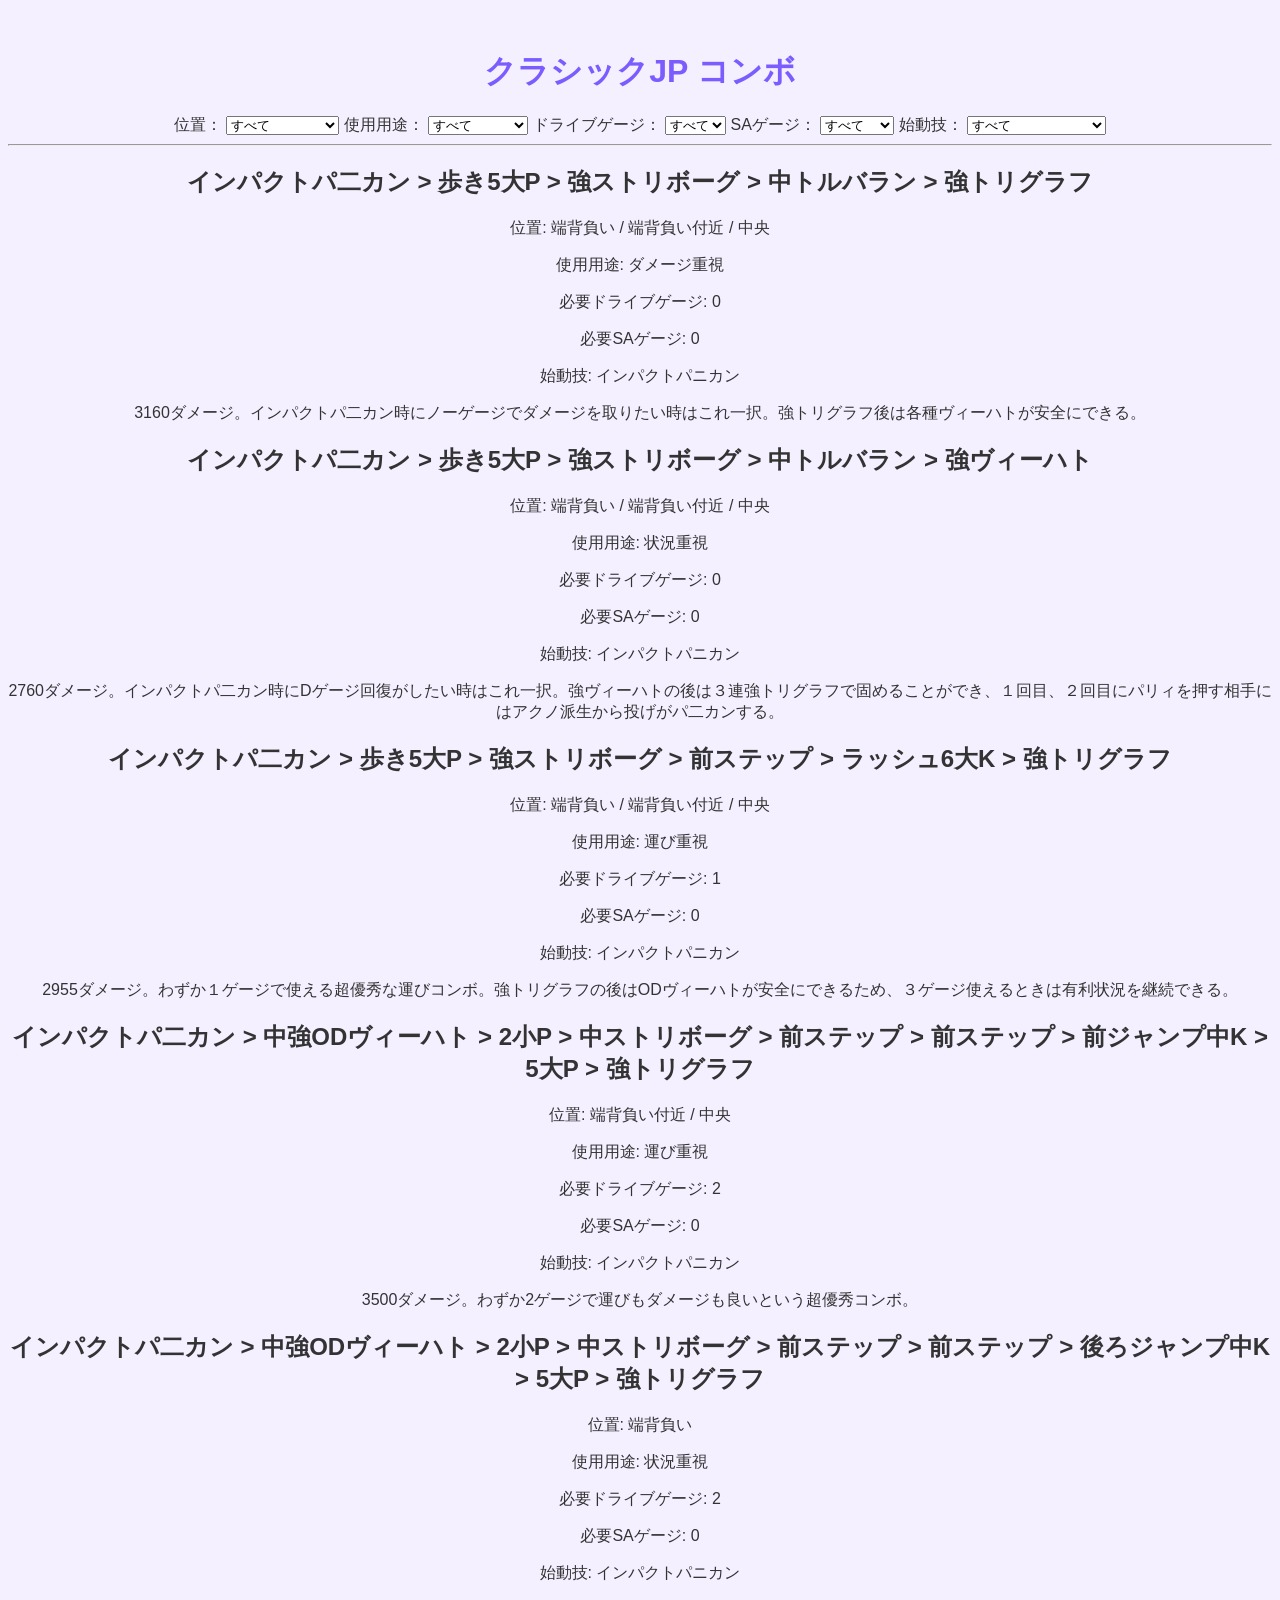
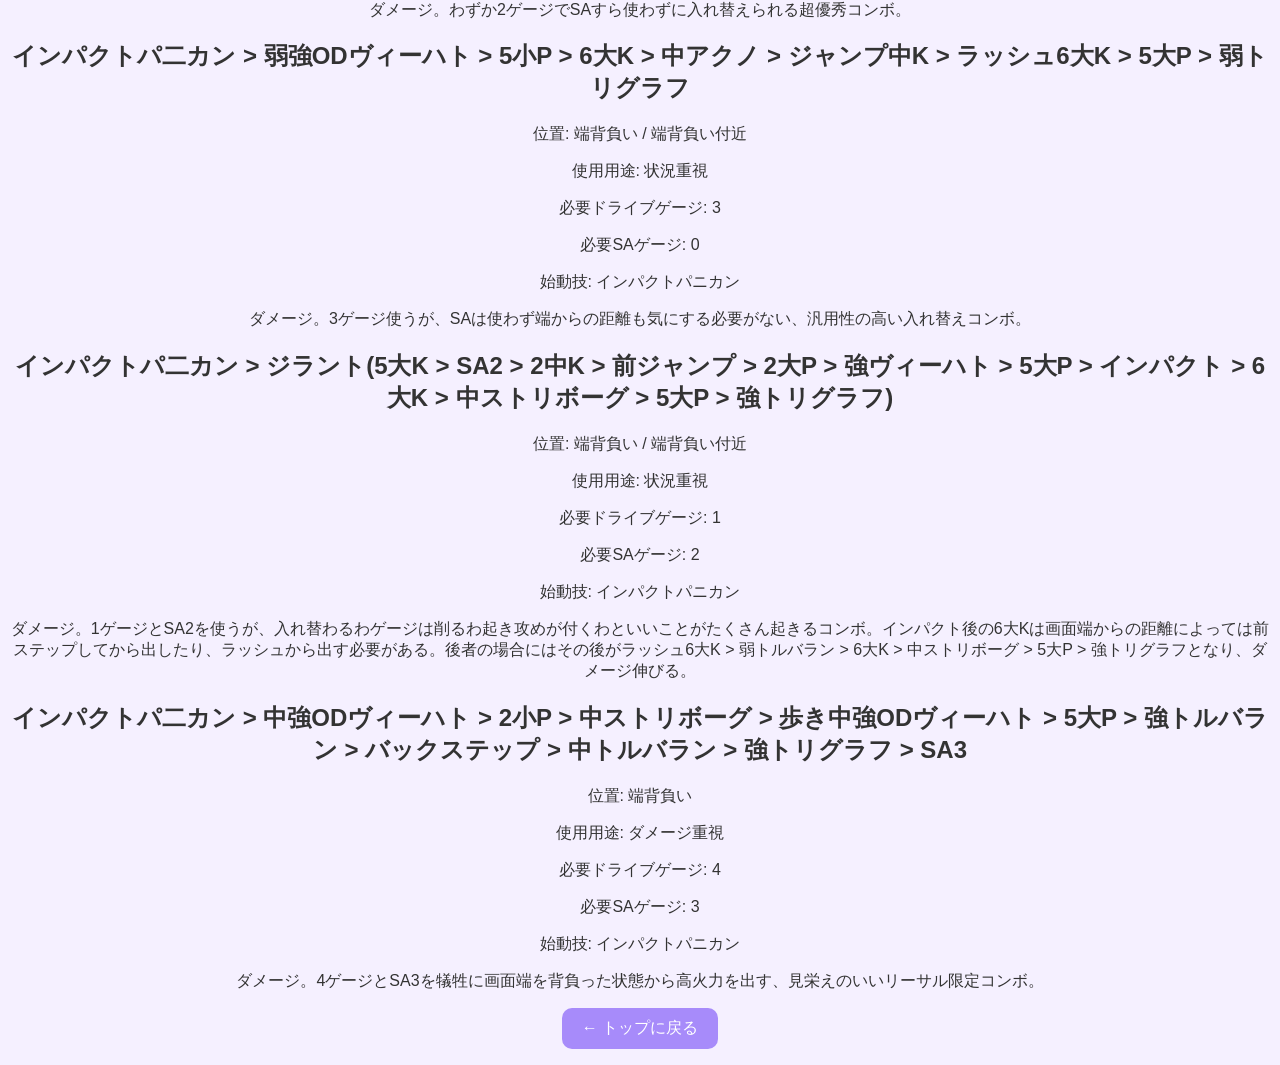
==== classic-jp.html @ f3e70af8 "Update classic-jp.html" ====
<!DOCTYPE html>
<html>
<head>
  <meta charset="utf-8">
  <title>クラシックJP</title>
  <link rel="stylesheet" href="style.css">
</head>

<body>

  <h1>クラシックJP コンボ</h1>

  <label>位置：</label>
  <select id="position">
    <option value="">すべて</option>
    <option value="端背負わせ">端背負わせ</option>
    <option value="端背負わせ付近">端背負わせ付近</option>
    <option value="中央">中央</option>
    <option value="端背負い付近">端背負い付近</option>
    <option value="端背負い">端背負い</option>
  </select>

  <label>使用用途：</label>
  <select id="purpose">
    <option value="">すべて</option>
    <option value="ダメージ重視">ダメージ重視</option>
    <option value="状況重視">状況重視</option>
    <option value="運び重視">運び重視</option>
  </select>

  <label>ドライブゲージ：</label>
  <select id="drive">
    <option value="">すべて</option>
    <option value="0">０本</option>
    <option value="1">１本</option>
    <option value="2">２本</option>
    <option value="3">３本</option>
    <option value="4">４本</option>
    <option value="5">５本</option>
    <option value="6">６本</option>
  </select>

  <label>SAゲージ：</label>
  <select id="sa">
    <option value="">すべて</option>
    <option value="0">０ゲージ</option>
    <option value="1">１ゲージ</option>
    <option value="2">２ゲージ</option>
    <option value="3">３ゲージ</option>
  </select>

  <label>始動技：</label>
  <select id="starter">
    <option value="">すべて</option>
    <option value="インパクトパニカン">インパクトパニカン</option>
    <option value="スタン">スタン</option>
  </select>

  <hr>

  <div id="result"></div>

  <p><a href="index.html">← トップに戻る</a></p>

  <script>
    const combos = [
      {
        combo: "インパクトパ二カン > 歩き5大P > 強ストリボーグ > 中トルバラン > 強トリグラフ",
        position: ["端背負い","端背負い付近","中央"],
        purpose: ["ダメージ重視"],
        drive: 0,
        sa: 0,
        starter: ["インパクトパニカン"],
        note: "3160ダメージ。インパクトパ二カン時にノーゲージでダメージを取りたい時はこれ一択。強トリグラフ後は各種ヴィーハトが安全にできる。"
      },
      {
        combo: "インパクトパ二カン > 歩き5大P > 強ストリボーグ > 中トルバラン > 強ヴィーハト",
        position: ["端背負い","端背負い付近","中央"],
        purpose: ["状況重視"],
        drive: 0,
        sa: 0,
        starter: ["インパクトパニカン"],
        note: "2760ダメージ。インパクトパ二カン時にDゲージ回復がしたい時はこれ一択。強ヴィーハトの後は３連強トリグラフで固めることができ、１回目、２回目にパリィを押す相手にはアクノ派生から投げがパ二カンする。"
      },
      {
        combo: "インパクトパ二カン > 歩き5大P > 強ストリボーグ > 前ステップ > ラッシュ6大K > 強トリグラフ",
        position: ["端背負い","端背負い付近","中央"],
        purpose: ["運び重視"],
        drive: 1,
        sa: 0,
        starter: ["インパクトパニカン"],
        note: "2955ダメージ。わずか１ゲージで使える超優秀な運びコンボ。強トリグラフの後はODヴィーハトが安全にできるため、３ゲージ使えるときは有利状況を継続できる。"
      },
      {
        combo: "インパクトパ二カン > 中強ODヴィーハト > 2小P > 中ストリボーグ > 前ステップ > 前ステップ > 前ジャンプ中K > 5大P > 強トリグラフ",
        position: ["端背負い付近","中央"],
        purpose: ["運び重視"],
        drive: 2,
        sa: 0,
        starter: ["インパクトパニカン"],
        note: "3500ダメージ。わずか2ゲージで運びもダメージも良いという超優秀コンボ。"
      },
      {
        combo: "インパクトパ二カン > 中強ODヴィーハト > 2小P > 中ストリボーグ > 前ステップ > 前ステップ > 後ろジャンプ中K > 5大P > 強トリグラフ",
        position: ["端背負い"],
        purpose: ["状況重視"],
        drive: 2,
        sa: 0,
        starter: ["インパクトパニカン"],
        note: "ダメージ。わずか2ゲージでSAすら使わずに入れ替えられる超優秀コンボ。"
      },
      {
        combo: "インパクトパ二カン > 弱強ODヴィーハト > 5小P > 6大K > 中アクノ > ジャンプ中K > ラッシュ6大K > 5大P > 弱トリグラフ",
        position: ["端背負い","端背負い付近"],
        purpose: ["状況重視"],
        drive: 3,
        sa: 0,
        starter: ["インパクトパニカン"],
        note: "ダメージ。3ゲージ使うが、SAは使わず端からの距離も気にする必要がない、汎用性の高い入れ替えコンボ。"
      },
      {
        combo: "インパクトパ二カン > ジラント(5大K > SA2 > 2中K > 前ジャンプ > 2大P > 強ヴィーハト > 5大P > インパクト > 6大K > 中ストリボーグ > 5大P > 強トリグラフ)",
        position: ["端背負い","端背負い付近"],
        purpose: ["状況重視"],
        drive: 1,
        sa: 2,
        starter: ["インパクトパニカン"],
        note: "ダメージ。1ゲージとSA2を使うが、入れ替わるわゲージは削るわ起き攻めが付くわといいことがたくさん起きるコンボ。インパクト後の6大Kは画面端からの距離によっては前ステップしてから出したり、ラッシュから出す必要がある。後者の場合にはその後がラッシュ6大K > 弱トルバラン > 6大K > 中ストリボーグ > 5大P > 強トリグラフとなり、ダメージ伸びる。"
      },
      {
        combo: "インパクトパ二カン > 中強ODヴィーハト > 2小P > 中ストリボーグ > 歩き中強ODヴィーハト > 5大P > 強トルバラン > バックステップ > 中トルバラン > 強トリグラフ > SA3",
        position: ["端背負い"],
        purpose: ["ダメージ重視"],
        drive: 4,
        sa: 3,
        starter: ["インパクトパニカン"],
        note: "ダメージ。4ゲージとSA3を犠牲に画面端を背負った状態から高火力を出す、見栄えのいいリーサル限定コンボ。"
      }
    ];

    function renderCombos() {
      const starter = document.getElementById("starter").value;
      const position = document.getElementById("position").value;
      const purpose = document.getElementById("purpose").value;
      const drive = document.getElementById("drive").value;
      const sa = document.getElementById("sa").value;

      const filtered = combos.filter(c => {
        return (starter === "" || c.starter.includes(starter)) &&
               (position === "" || c.position.includes(position)) &&
               (purpose === "" || c.purpose.includes(purpose)) &&
               (drive === "" || Number(drive) >= c.drive) &&
               (sa === "" || Number(sa) >= c.sa);
      });

      const result = document.getElementById("result");

      if (filtered.length === 0) {
        result.innerHTML = "<p>該当なし</p>";
        return;
      }

      result.innerHTML = filtered.map(c => `
        <div class="combo-card">
          <h2>${c.combo}</h2>
          <p>位置: ${c.position.join(" / ")}</p>
          <p>使用用途: ${c.purpose.join(" / ")}</p>
          <p>必要ドライブゲージ: ${c.drive}</p>
          <p>必要SAゲージ: ${c.sa}</p>
          <p>始動技: ${c.starter.join(" / ")}</p>
          <p class="note">${c.note}</p>
        </div>
      `).join("");
    }

    document.getElementById("position").addEventListener("change", renderCombos);
    document.getElementById("purpose").addEventListener("change", renderCombos);
    document.getElementById("drive").addEventListener("change", renderCombos);
    document.getElementById("sa").addEventListener("change", renderCombos);
    document.getElementById("starter").addEventListener("change", renderCombos);

    renderCombos();
  </script>

</body>
</html>
---- style.css ----
body {
  background-color: #f5f0ff; /* 薄い紫 */
  font-family: "Hiragino Kaku Gothic ProN", sans-serif;
  color: #333;
  text-align: center;
}

h1 {
  color: #7a5cff; /* 少し濃い紫 */
  margin-top: 50px;
}

ul {
  list-style: none;
  padding: 0;
}

li {
  margin: 20px 0;
}

a {
  text-decoration: none;
  color: white;
  background-color: #a78bfa; /* 紫ボタン */
  padding: 10px 20px;
  border-radius: 10px;
  display: inline-block;
}

a:hover {
  background-color: #7a5cff; /* ホバーで濃く */
}
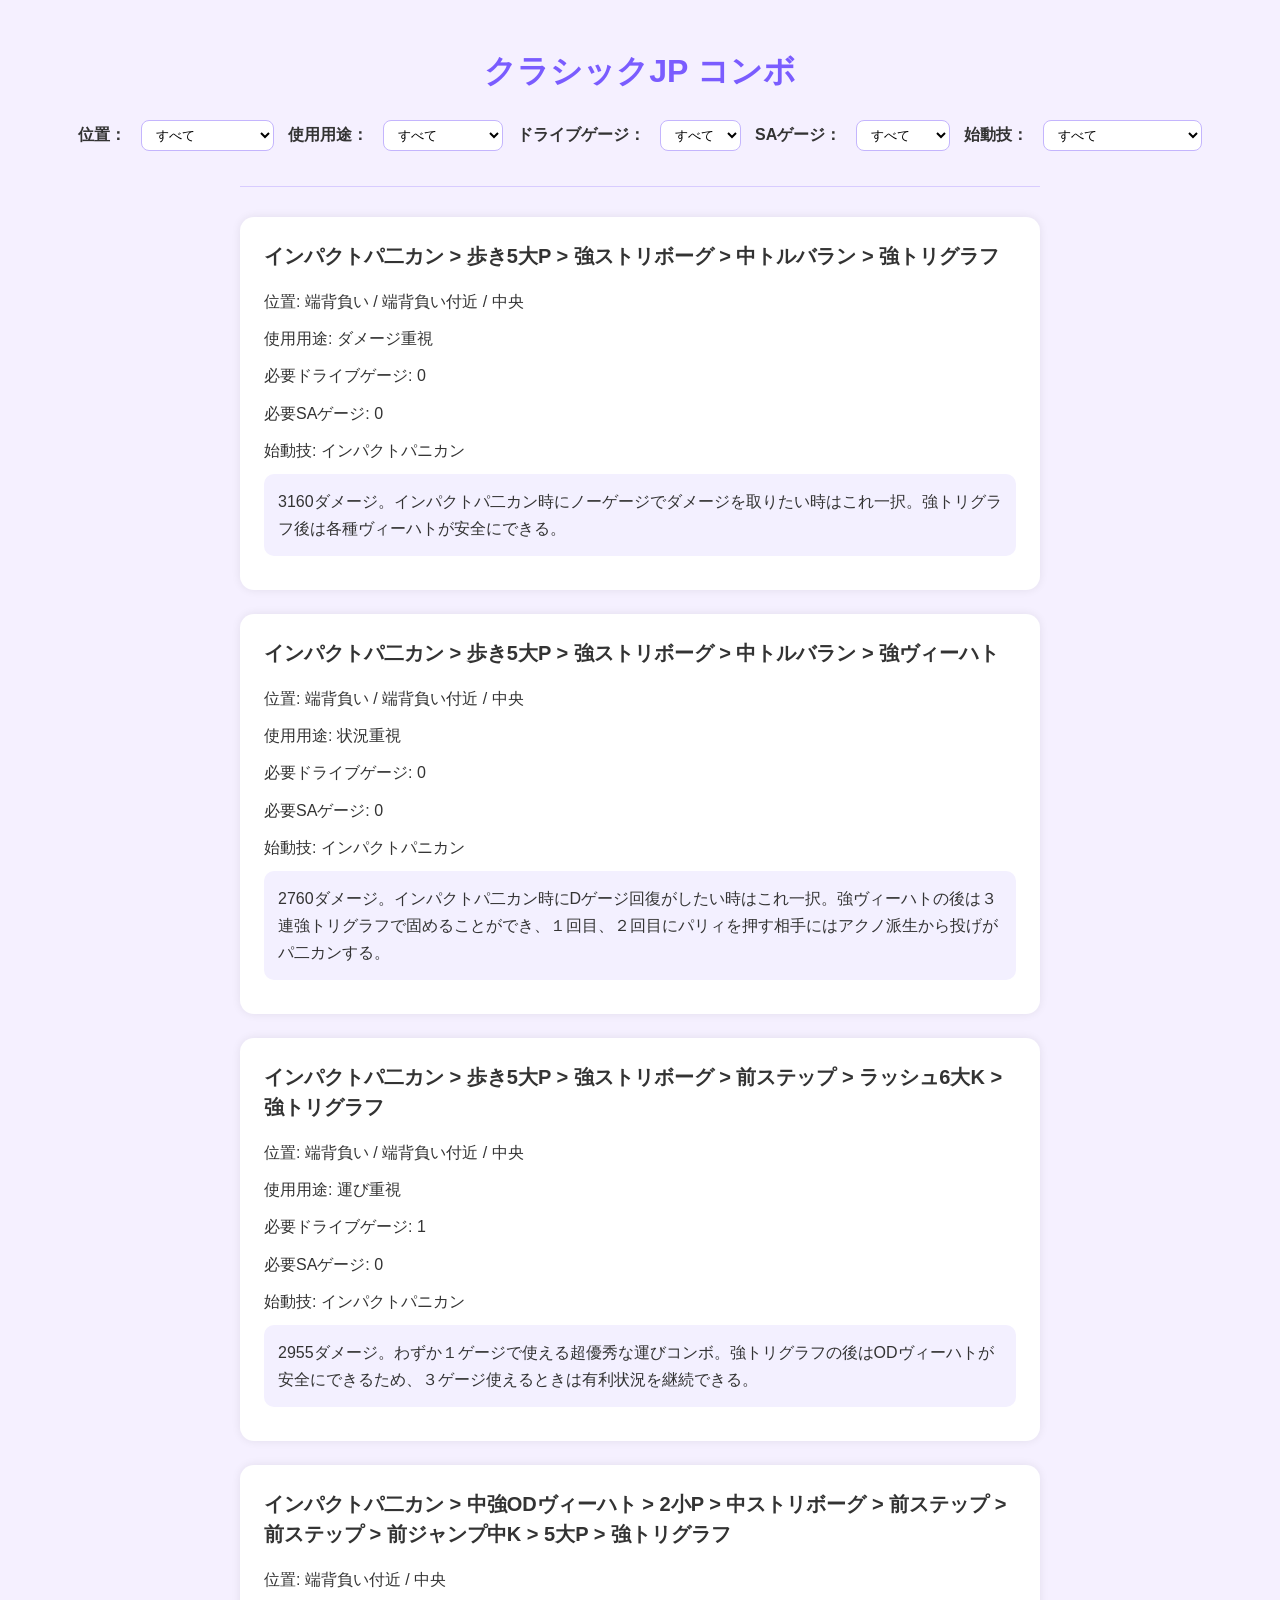
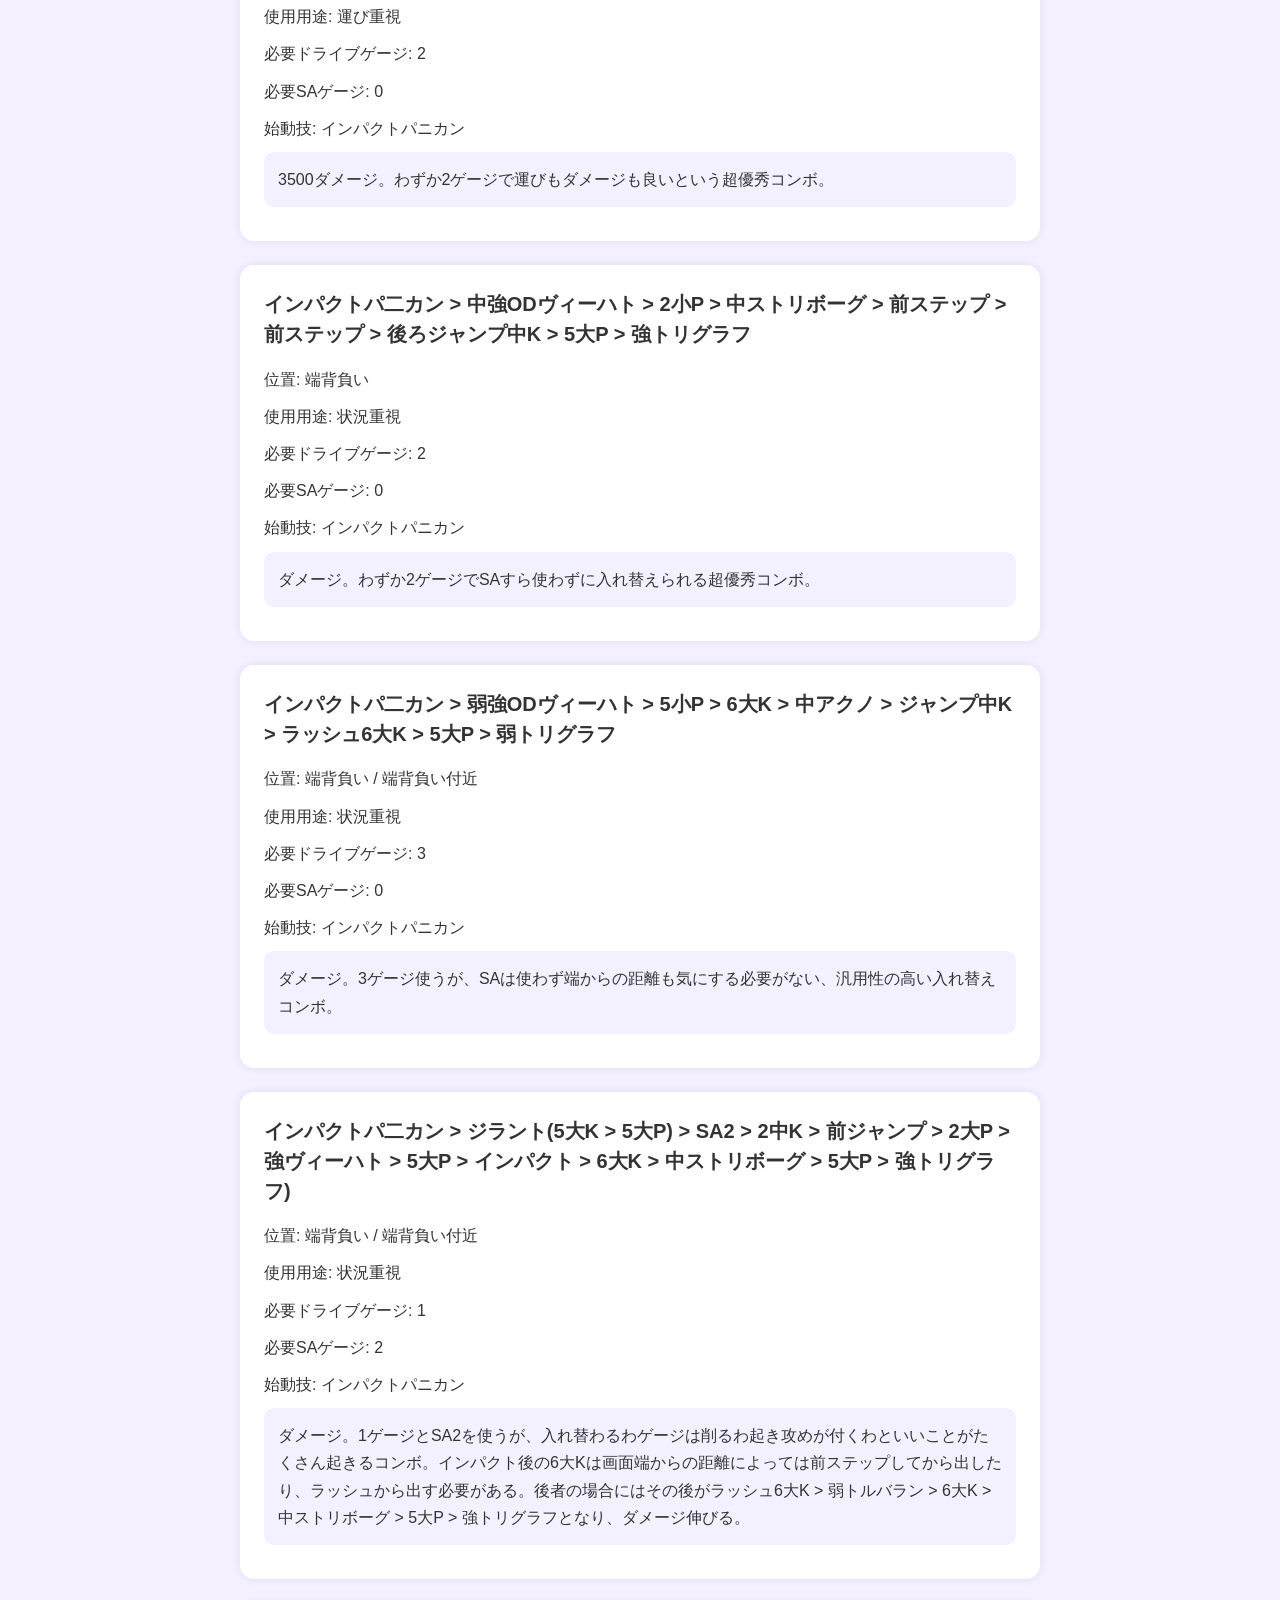
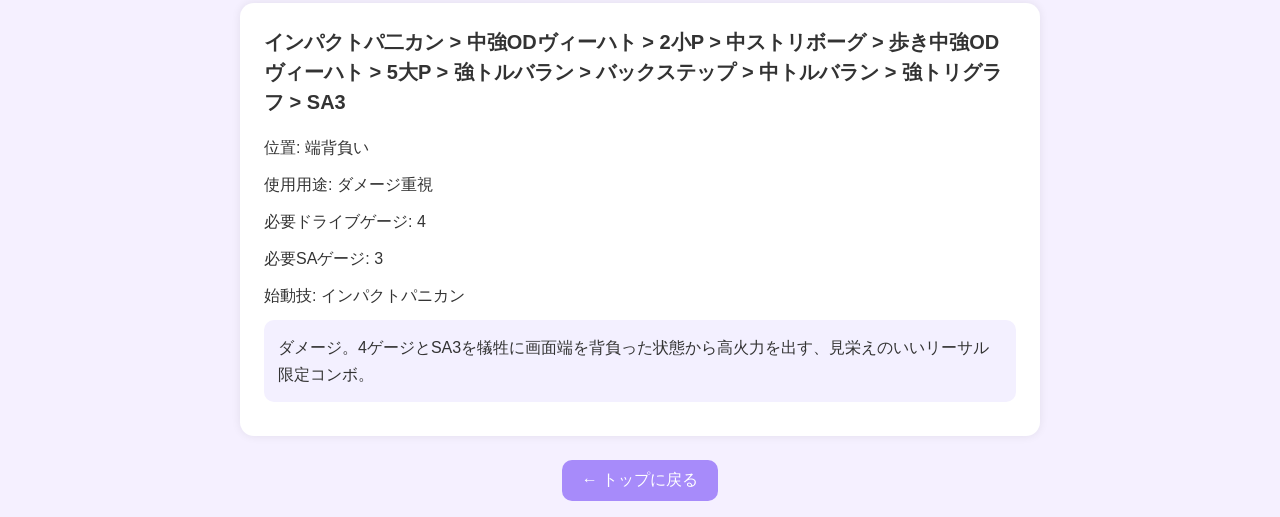
==== commit 8ccf827a: "Update classic-jp.html" ====
--- a/classic-jp.html
+++ b/classic-jp.html
@@ -119,7 +119,7 @@
         note: "ダメージ。3ゲージ使うが、SAは使わず端からの距離も気にする必要がない、汎用性の高い入れ替えコンボ。"
       },
       {
-        combo: "インパクトパ二カン > ジラント(5大K > SA2 > 2中K > 前ジャンプ > 2大P > 強ヴィーハト > 5大P > インパクト > 6大K > 中ストリボーグ > 5大P > 強トリグラフ)",
+        combo: "インパクトパ二カン > ジラント(5大K > 5大P) > SA2 > 2中K > 前ジャンプ > 2大P > 強ヴィーハト > 5大P > インパクト > 6大K > 中ストリボーグ > 5大P > 強トリグラフ)",
         position: ["端背負い","端背負い付近"],
         purpose: ["状況重視"],
         drive: 1,
--- a/style.css
+++ b/style.css
@@ -1,13 +1,36 @@
 body {
-  background-color: #f5f0ff; /* 薄い紫 */
+  background-color: #f5f0ff;
   font-family: "Hiragino Kaku Gothic ProN", sans-serif;
   color: #333;
   text-align: center;
+  margin: 0;
+  padding: 0 20px;
 }
 
 h1 {
-  color: #7a5cff; /* 少し濃い紫 */
+  color: #7a5cff;
   margin-top: 50px;
+}
+
+label {
+  display: inline-block;
+  margin: 10px 5px;
+  font-weight: bold;
+}
+
+select {
+  padding: 6px 10px;
+  border: 1px solid #c4b5fd;
+  border-radius: 8px;
+  background-color: white;
+  margin: 5px;
+}
+
+hr {
+  margin: 30px auto;
+  max-width: 800px;
+  border: none;
+  border-top: 1px solid #d8ccff;
 }
 
 ul {
@@ -22,12 +45,77 @@
 a {
   text-decoration: none;
   color: white;
-  background-color: #a78bfa; /* 紫ボタン */
+  background-color: #a78bfa;
   padding: 10px 20px;
   border-radius: 10px;
   display: inline-block;
 }
 
 a:hover {
-  background-color: #7a5cff; /* ホバーで濃く */
+  background-color: #7a5cff;
 }
+
+.combo-card {
+  background-color: white;
+  max-width: 800px;
+  margin: 20px auto;
+  padding: 20px;
+  border-radius: 14px;
+  box-shadow: 0 0 10px rgba(0, 0, 0, 0.08);
+  text-align: left;
+}
+
+.combo-card h2 {
+  color: #6d4cff;
+  font-size: 20px;
+  line-height: 1.5;
+  margin-top: 0;
+}
+
+.combo-card p {
+  line-height: 1.7;
+  margin: 10px 0;
+}
+
+.note {
+  background-color: #f3f0ff;
+  padding: 12px;
+  border-radius: 10px;
+  margin-top: 15px;
+}
+
+#result {
+  max-width: 900px;
+  margin: 0 auto;
+  padding: 0 20px;
+}
+
+.combo-card {
+  background-color: white;
+  max-width: 800px;
+  margin: 24px auto;
+  padding: 24px;
+  border-radius: 14px;
+  box-shadow: 0 0 10px rgba(0, 0, 0, 0.08);
+  text-align: left;
+  box-sizing: border-box;
+}
+
+.combo-card h2 {
+  color: #333;
+  font-size: 20px;
+  line-height: 1.5;
+  word-break: break-word;
+}
+
+.combo-card p {
+  line-height: 1.7;
+  margin: 10px 0;
+}
+
+.note {
+  background-color: #f3f0ff;
+  padding: 14px;
+  border-radius: 10px;
+  line-height: 1.8;
+}
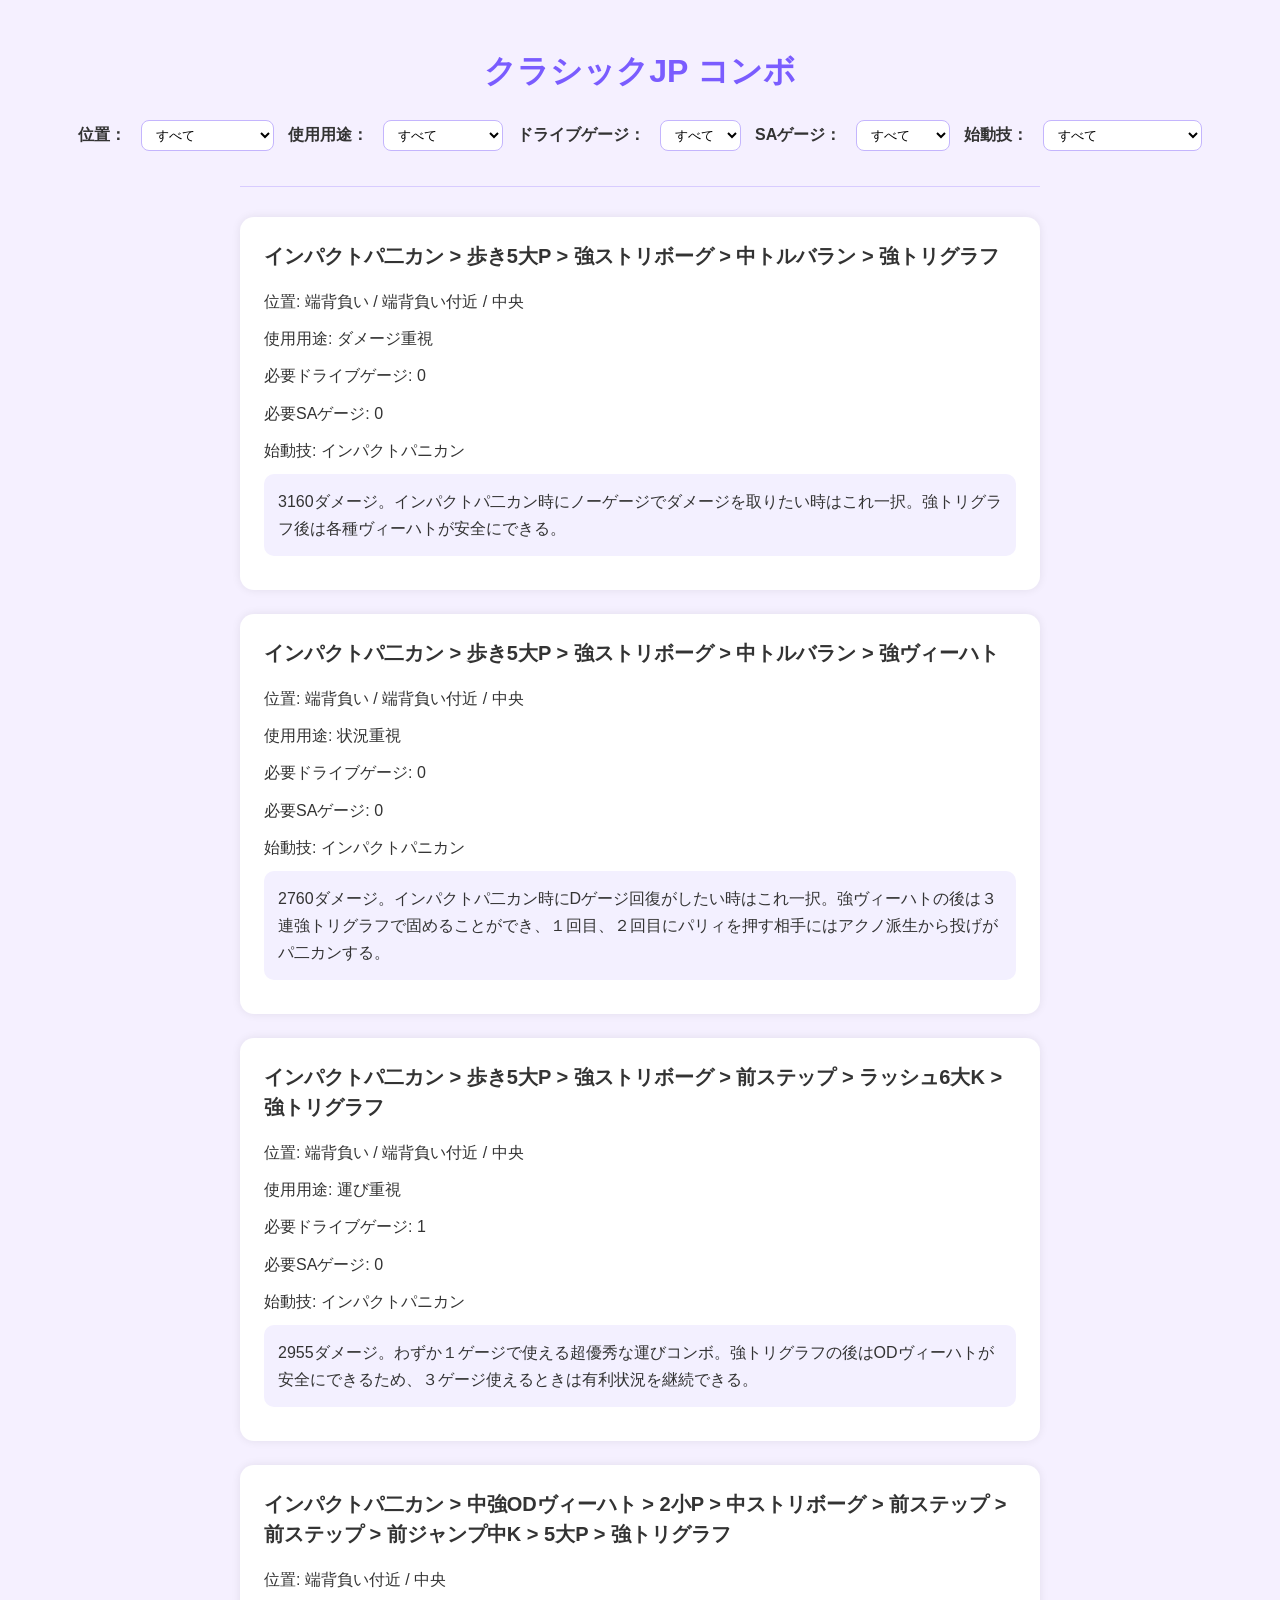
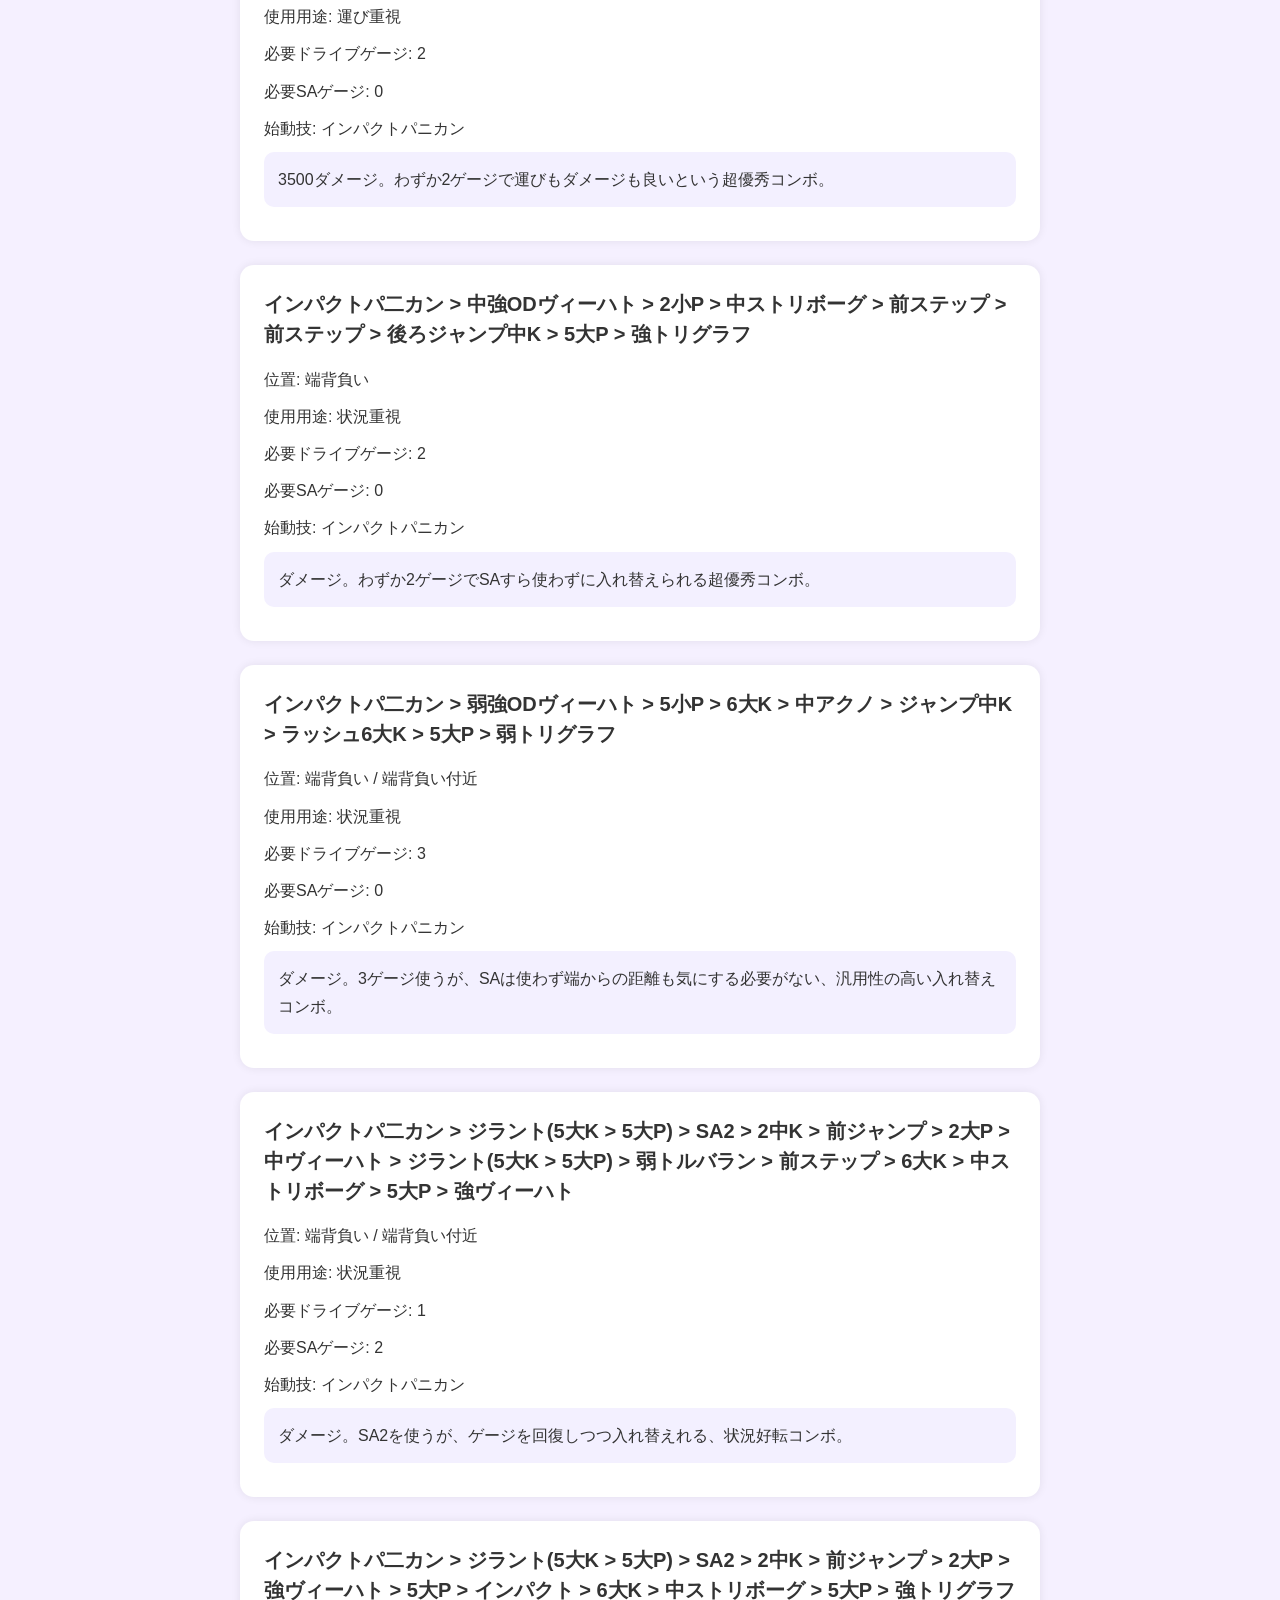
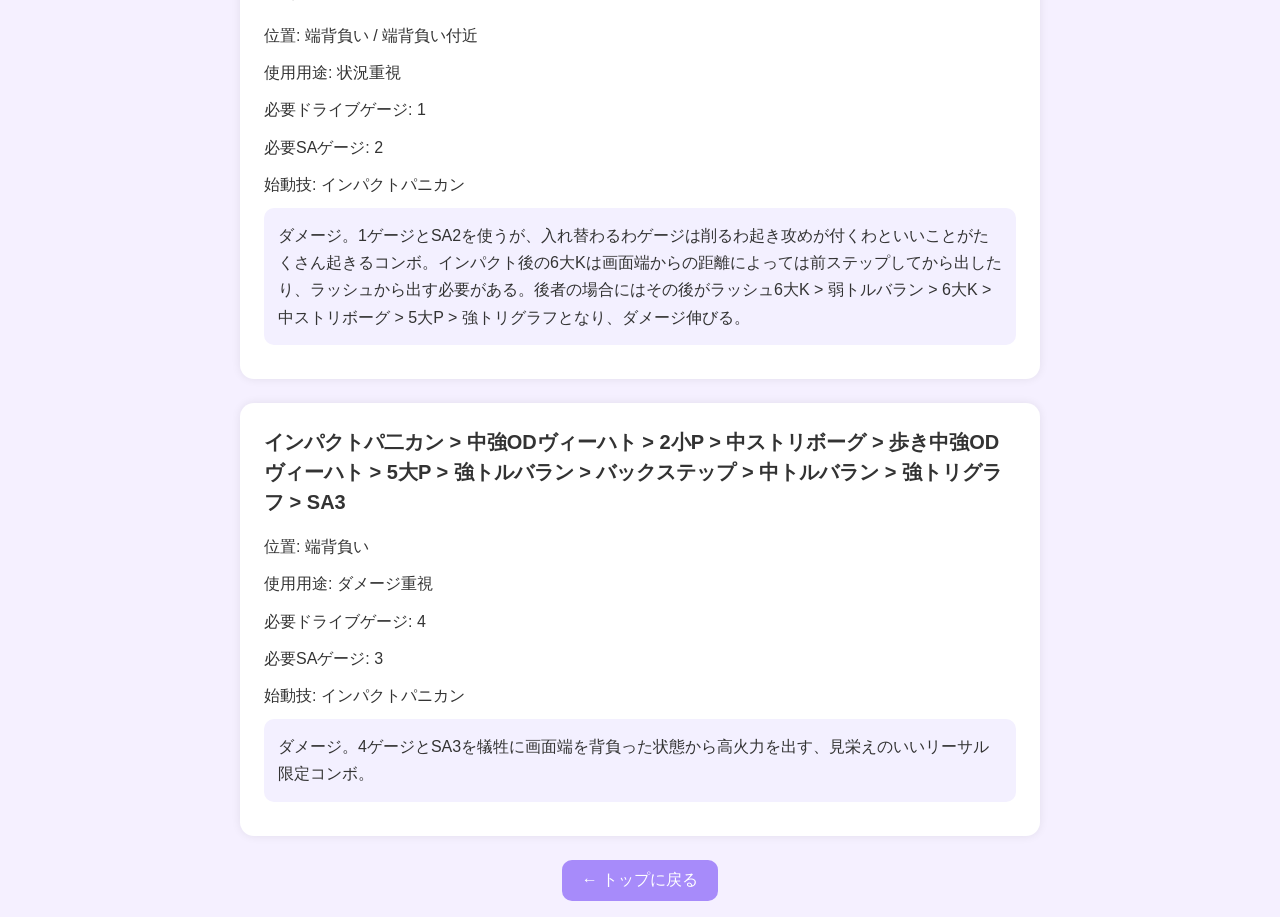
==== commit 246f1a61: "Update classic-jp.html" ====
--- a/classic-jp.html
+++ b/classic-jp.html
@@ -119,7 +119,16 @@
         note: "ダメージ。3ゲージ使うが、SAは使わず端からの距離も気にする必要がない、汎用性の高い入れ替えコンボ。"
       },
       {
-        combo: "インパクトパ二カン > ジラント(5大K > 5大P) > SA2 > 2中K > 前ジャンプ > 2大P > 強ヴィーハト > 5大P > インパクト > 6大K > 中ストリボーグ > 5大P > 強トリグラフ)",
+        combo: "インパクトパ二カン > ジラント(5大K > 5大P) > SA2 > 2中K > 前ジャンプ > 2大P > 中ヴィーハト > ジラント(5大K > 5大P) > 弱トルバラン > 前ステップ > 6大K > 中ストリボーグ > 5大P > 強ヴィーハト",
+        position: ["端背負い","端背負い付近"],
+        purpose: ["状況重視"],
+        drive: 1,
+        sa: 2,
+        starter: ["インパクトパニカン"],
+        note: "ダメージ。SA2を使うが、ゲージを回復しつつ入れ替えれる、状況好転コンボ。"
+      },
+      {
+        combo: "インパクトパ二カン > ジラント(5大K > 5大P) > SA2 > 2中K > 前ジャンプ > 2大P > 強ヴィーハト > 5大P > インパクト > 6大K > 中ストリボーグ > 5大P > 強トリグラフ",
         position: ["端背負い","端背負い付近"],
         purpose: ["状況重視"],
         drive: 1,
@@ -150,7 +159,7 @@
                (position === "" || c.position.includes(position)) &&
                (purpose === "" || c.purpose.includes(purpose)) &&
                (drive === "" || Number(drive) >= c.drive) &&
-               (sa === "" || Number(sa) >= c.sa);
+               (sa === "" || Number(sa) === Number(c.sa))
       });
 
       const result = document.getElementById("result");
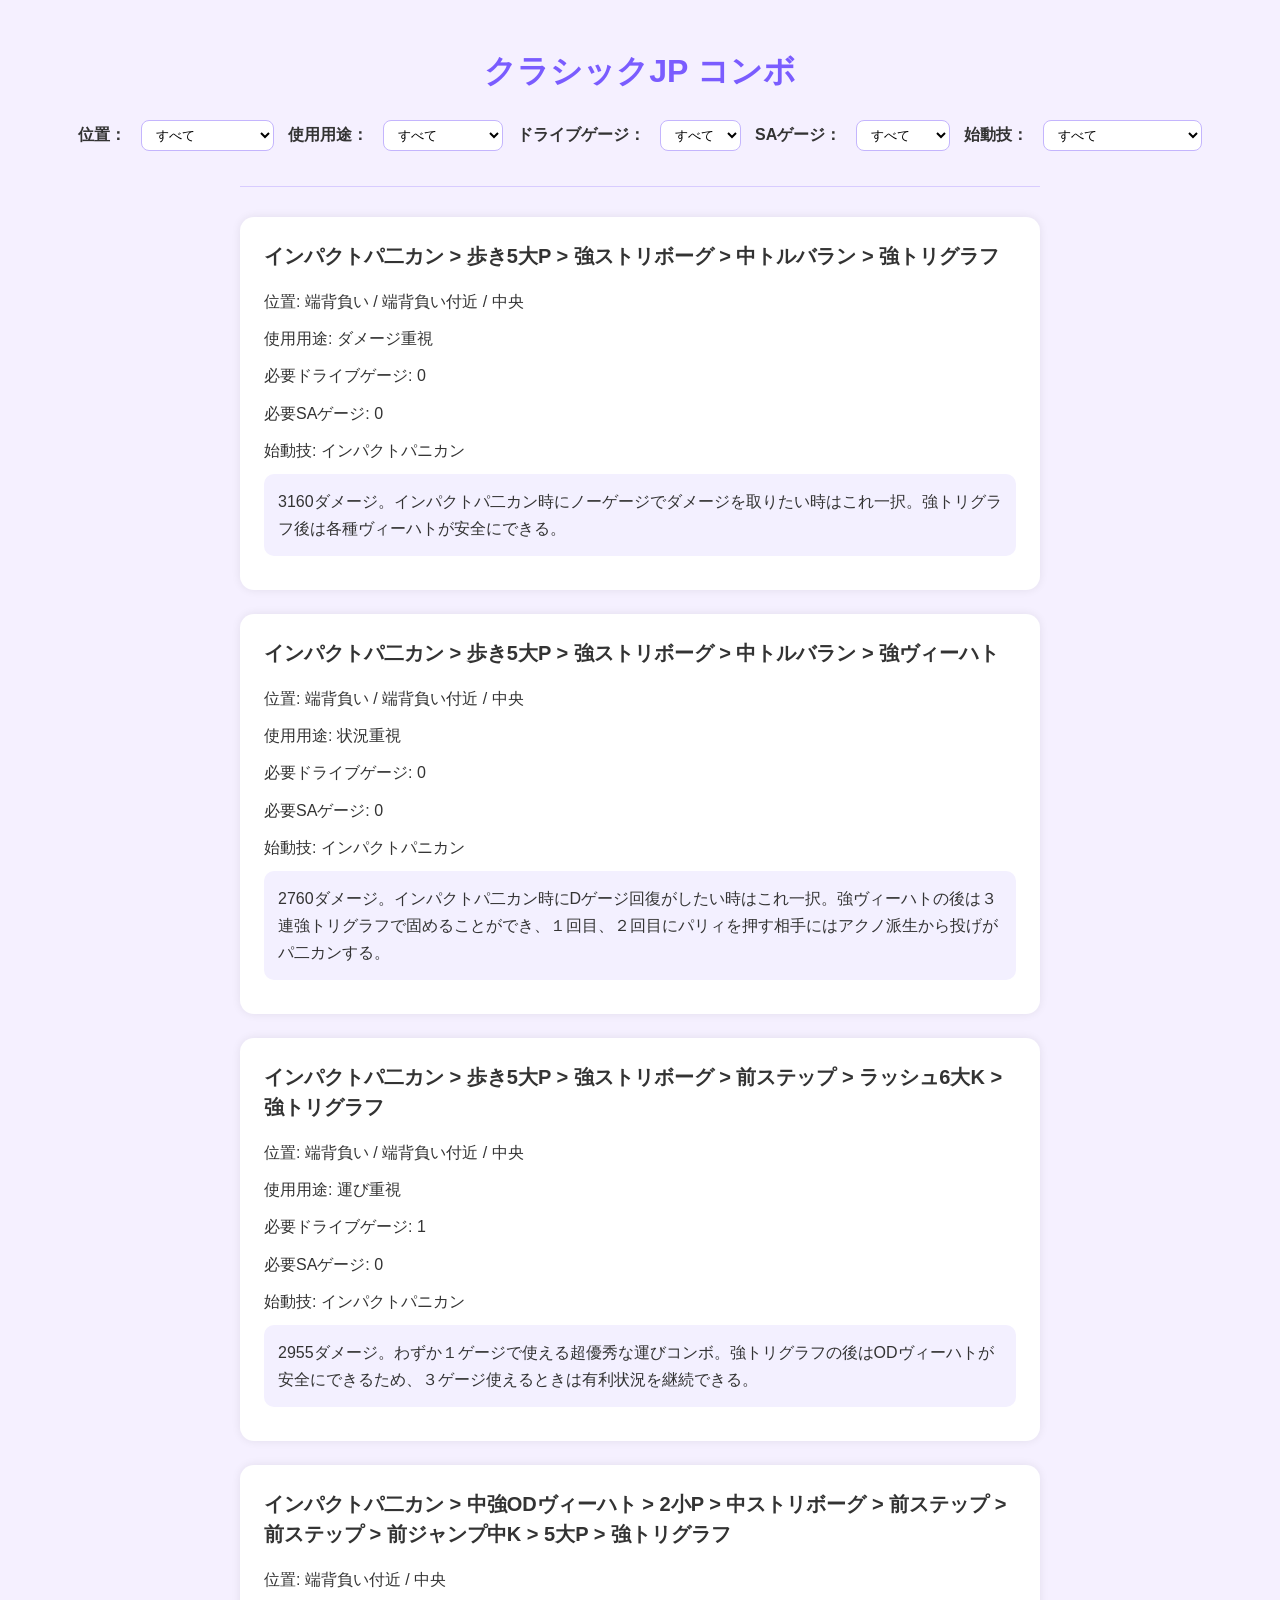
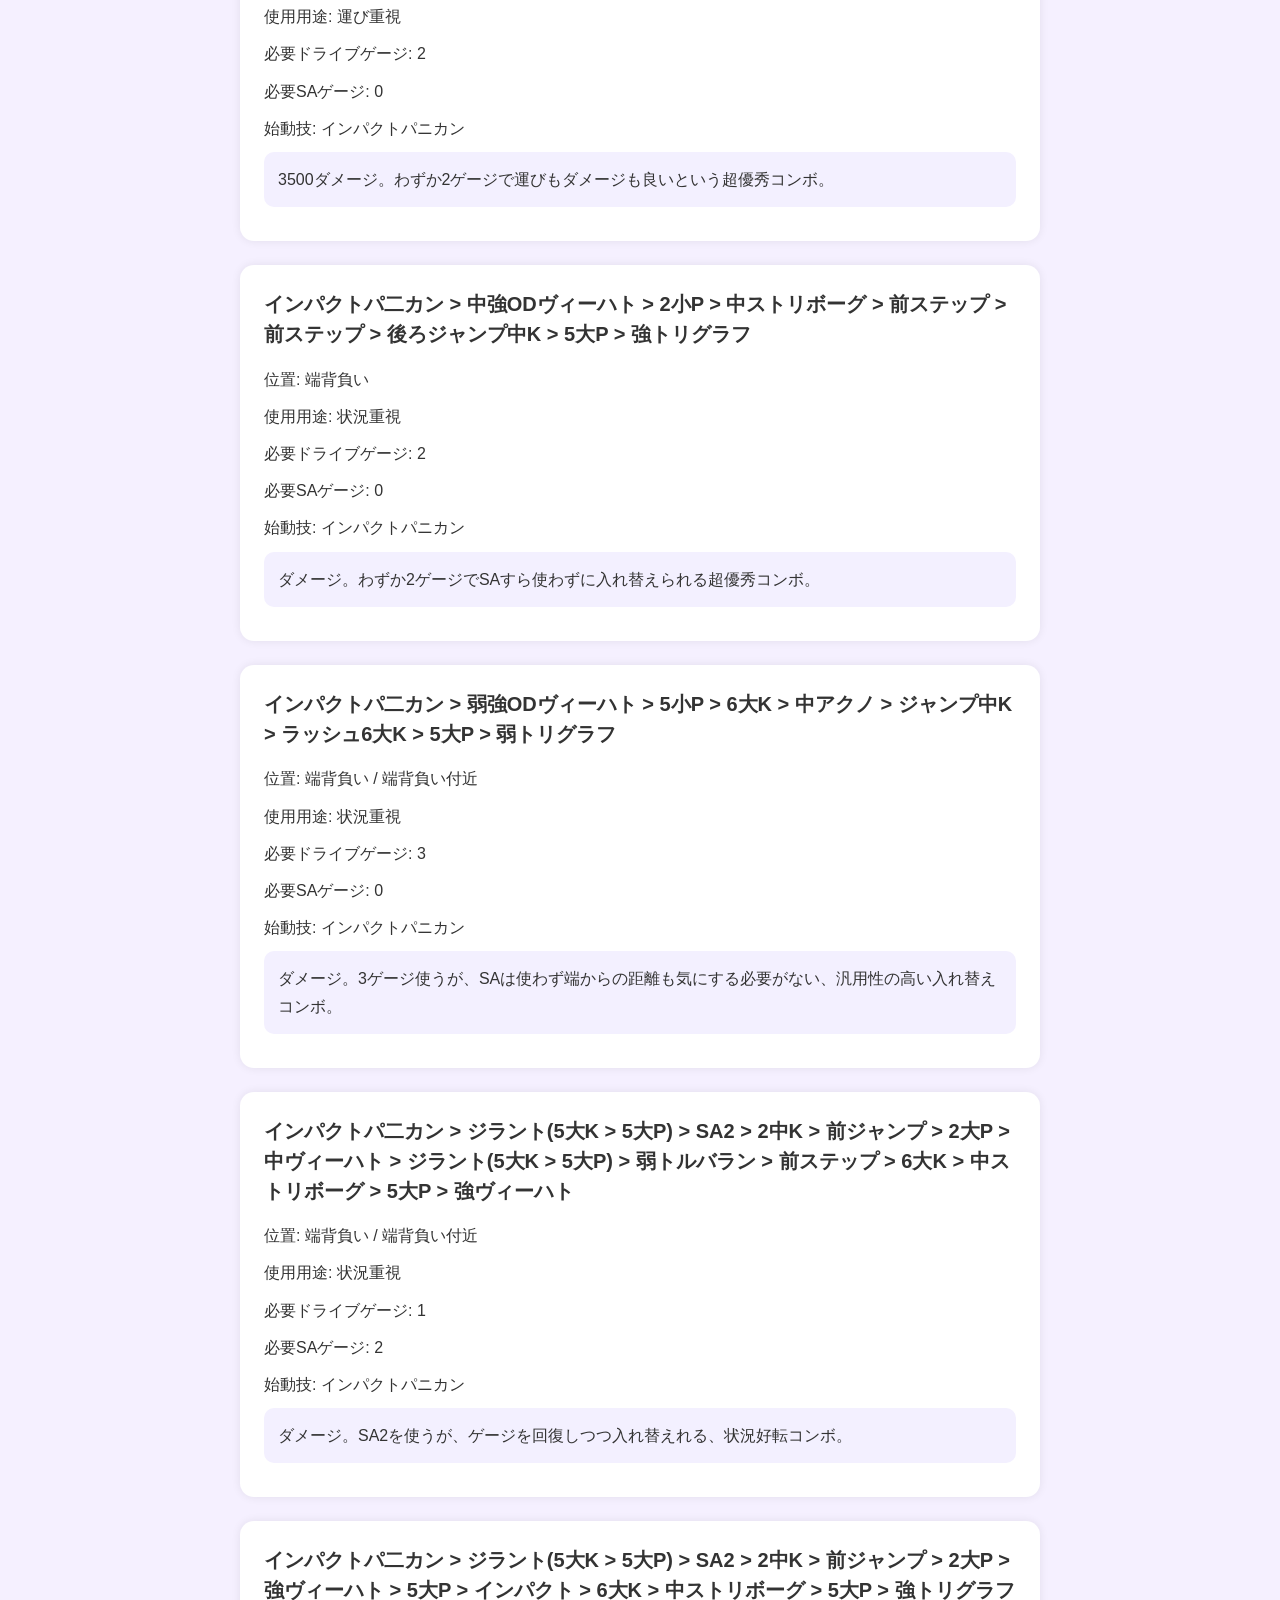
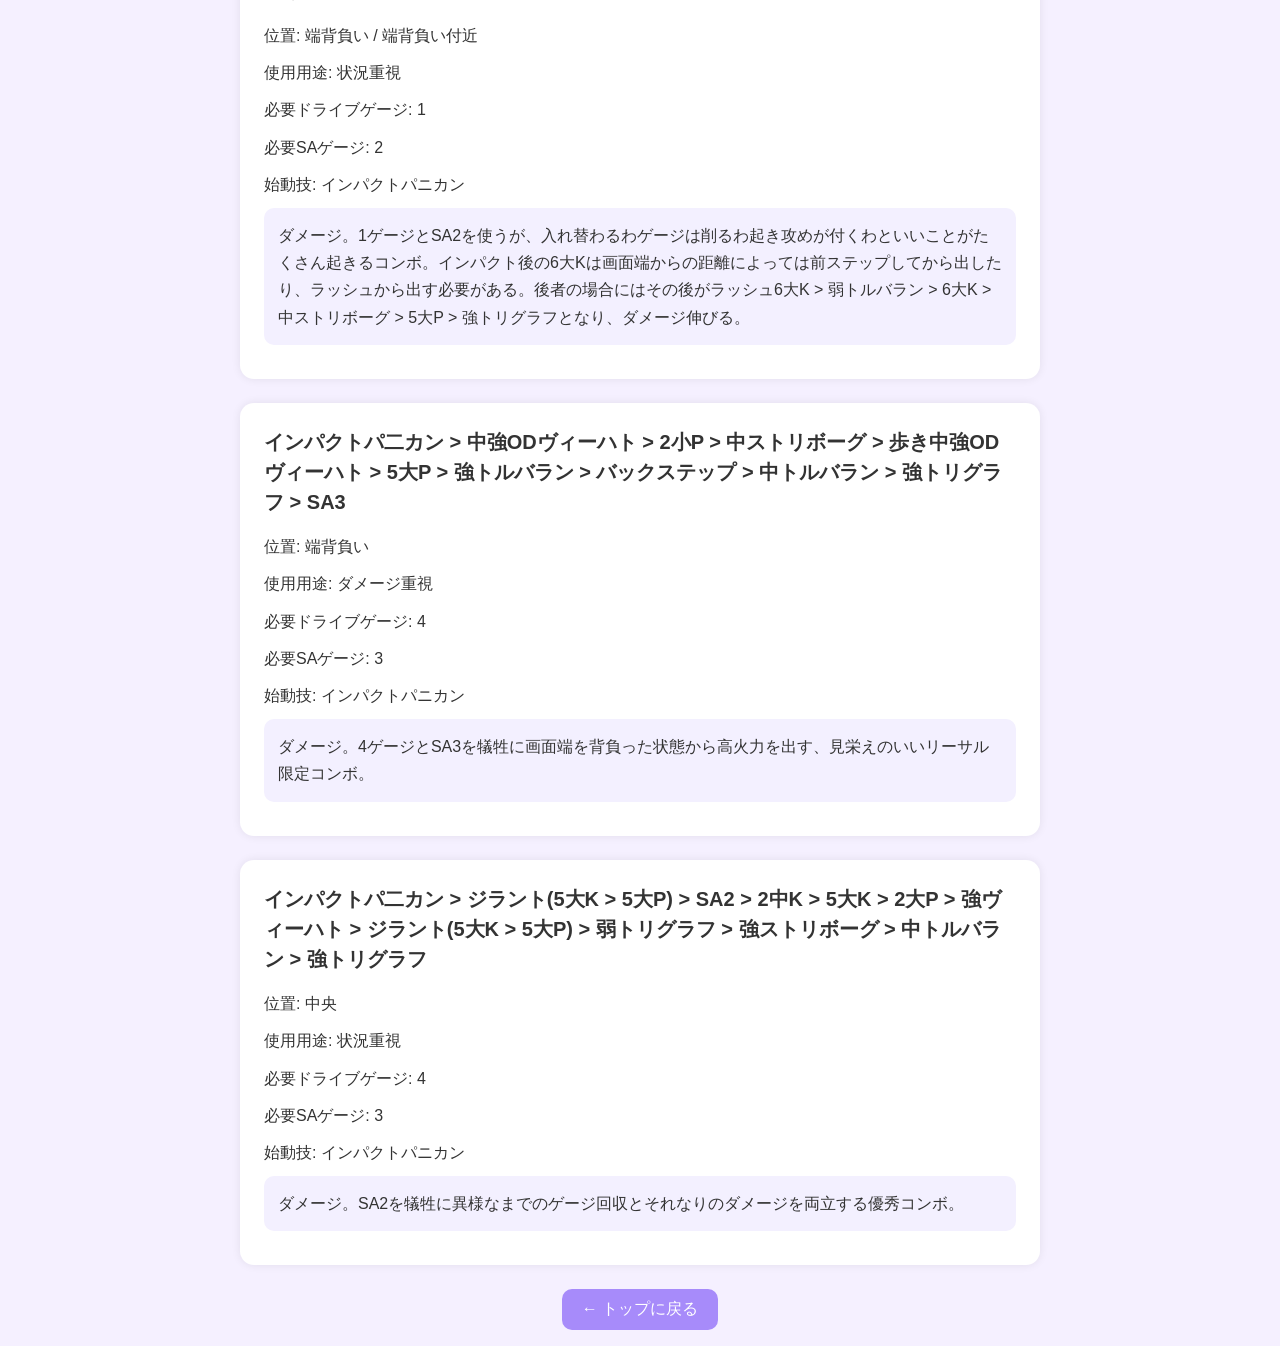
==== commit a1aa1e08: "Update classic-jp.html" ====
--- a/classic-jp.html
+++ b/classic-jp.html
@@ -144,6 +144,15 @@
         sa: 3,
         starter: ["インパクトパニカン"],
         note: "ダメージ。4ゲージとSA3を犠牲に画面端を背負った状態から高火力を出す、見栄えのいいリーサル限定コンボ。"
+      },
+      {
+        combo: "インパクトパ二カン > ジラント(5大K > 5大P) > SA2 > 2中K > 5大K > 2大P > 強ヴィーハト > ジラント(5大K > 5大P) > 弱トリグラフ > 強ストリボーグ > 中トルバラン > 強トリグラフ",
+        position: ["中央"],
+        purpose: ["状況重視"],
+        drive: 4,
+        sa: 3,
+        starter: ["インパクトパニカン"],
+        note: "ダメージ。SA2を犠牲に異様なまでのゲージ回収とそれなりのダメージを両立する優秀コンボ。"
       }
     ];
 
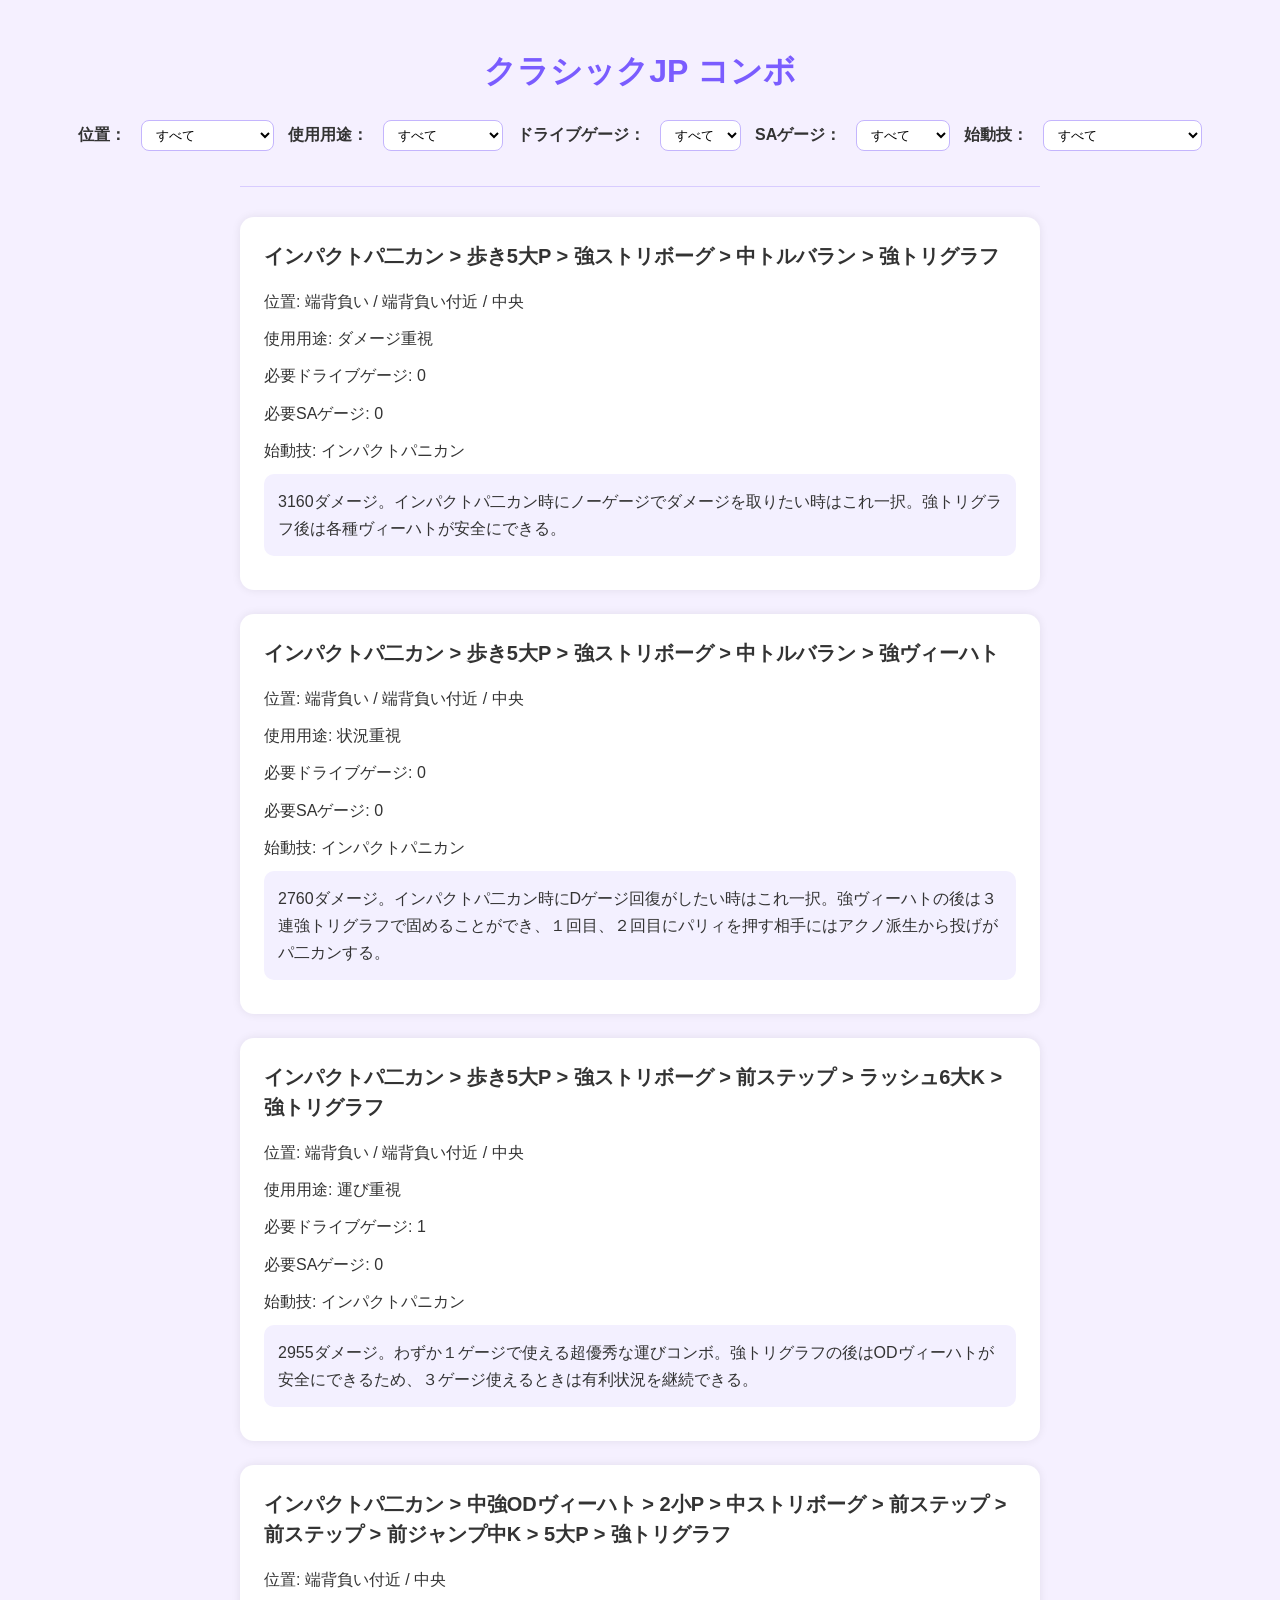
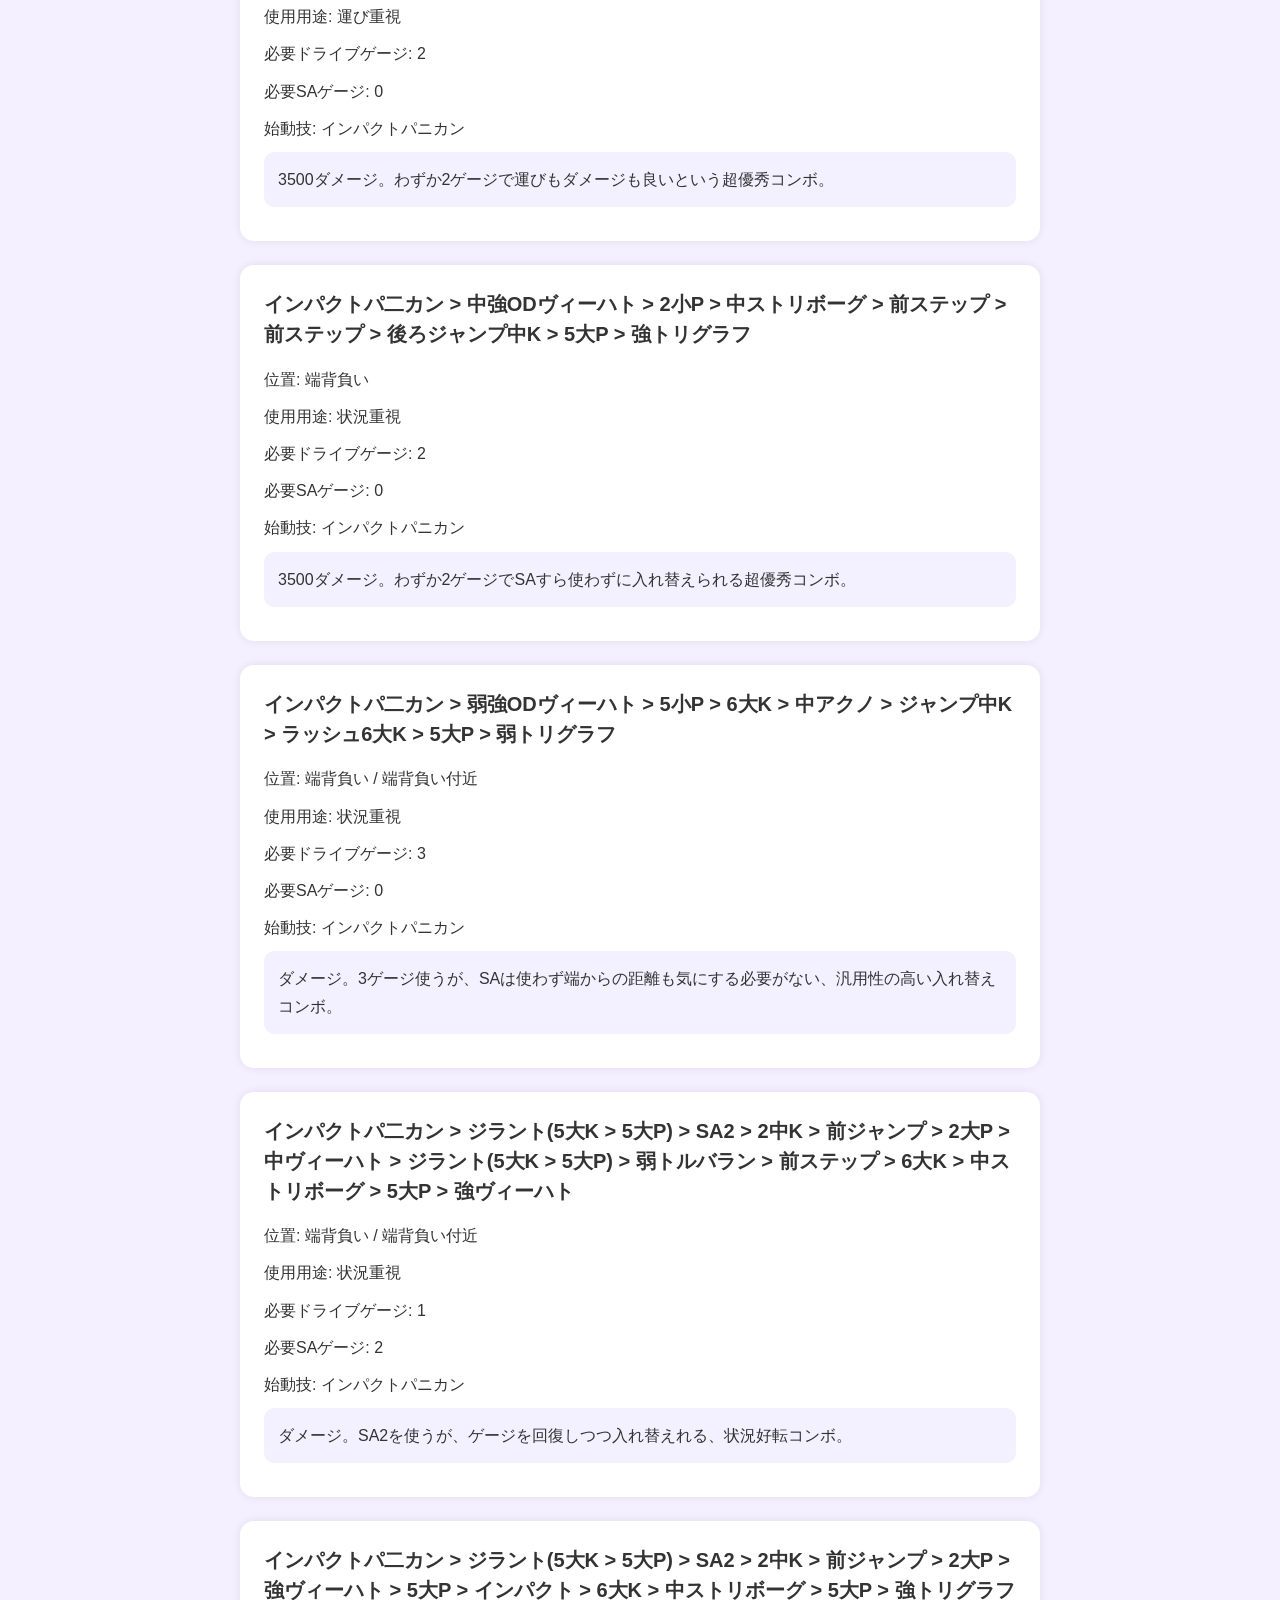
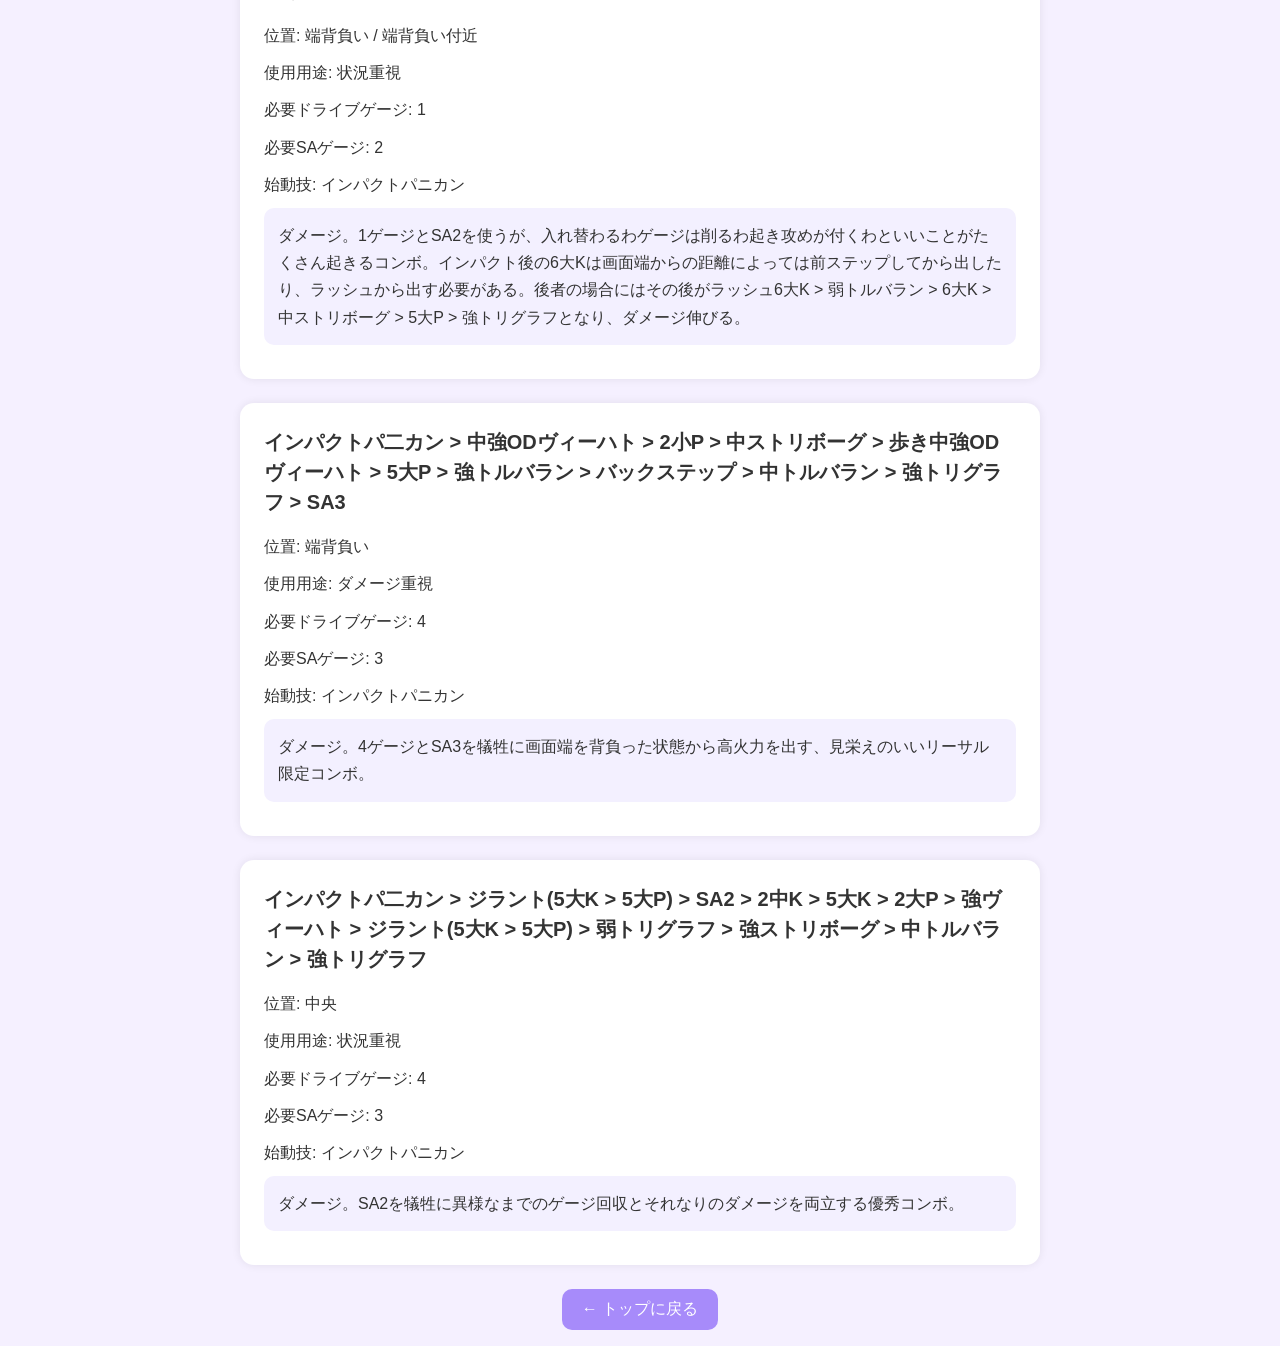
==== commit 9da993bc: "Update classic-jp.html" ====
--- a/classic-jp.html
+++ b/classic-jp.html
@@ -107,7 +107,7 @@
         drive: 2,
         sa: 0,
         starter: ["インパクトパニカン"],
-        note: "ダメージ。わずか2ゲージでSAすら使わずに入れ替えられる超優秀コンボ。"
+        note: "3500ダメージ。わずか2ゲージでSAすら使わずに入れ替えられる超優秀コンボ。"
       },
       {
         combo: "インパクトパ二カン > 弱強ODヴィーハト > 5小P > 6大K > 中アクノ > ジャンプ中K > ラッシュ6大K > 5大P > 弱トリグラフ",
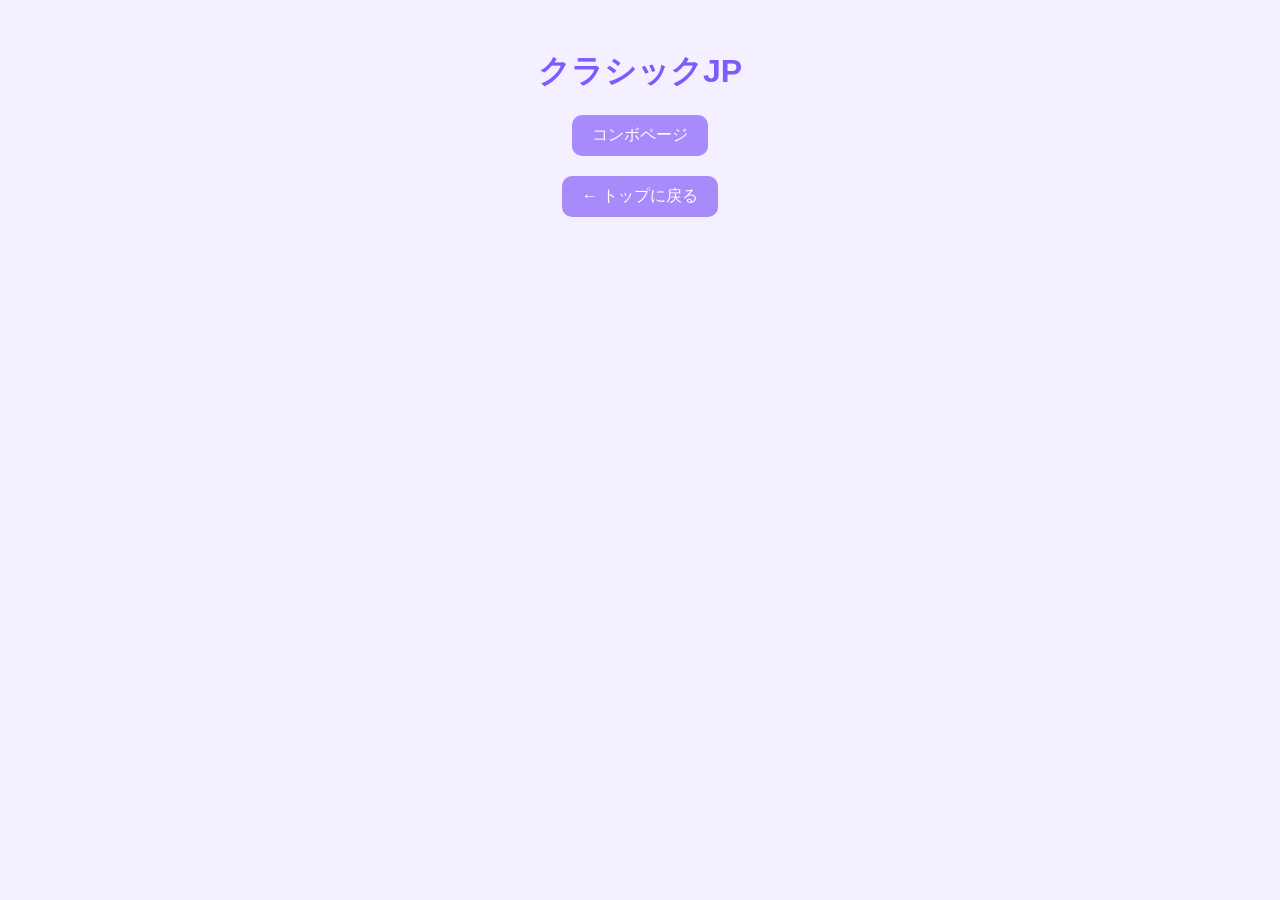
==== commit f795fb4d: "Update classic-jp.html" ====
--- a/classic-jp.html
+++ b/classic-jp.html
@@ -8,197 +8,13 @@
 
 <body>
 
-  <h1>クラシックJP コンボ</h1>
+  <h1>クラシックJP</h1>
 
-  <label>位置：</label>
-  <select id="position">
-    <option value="">すべて</option>
-    <option value="端背負わせ">端背負わせ</option>
-    <option value="端背負わせ付近">端背負わせ付近</option>
-    <option value="中央">中央</option>
-    <option value="端背負い付近">端背負い付近</option>
-    <option value="端背負い">端背負い</option>
-  </select>
-
-  <label>使用用途：</label>
-  <select id="purpose">
-    <option value="">すべて</option>
-    <option value="ダメージ重視">ダメージ重視</option>
-    <option value="状況重視">状況重視</option>
-    <option value="運び重視">運び重視</option>
-  </select>
-
-  <label>ドライブゲージ：</label>
-  <select id="drive">
-    <option value="">すべて</option>
-    <option value="0">０本</option>
-    <option value="1">１本</option>
-    <option value="2">２本</option>
-    <option value="3">３本</option>
-    <option value="4">４本</option>
-    <option value="5">５本</option>
-    <option value="6">６本</option>
-  </select>
-
-  <label>SAゲージ：</label>
-  <select id="sa">
-    <option value="">すべて</option>
-    <option value="0">０ゲージ</option>
-    <option value="1">１ゲージ</option>
-    <option value="2">２ゲージ</option>
-    <option value="3">３ゲージ</option>
-  </select>
-
-  <label>始動技：</label>
-  <select id="starter">
-    <option value="">すべて</option>
-    <option value="インパクトパニカン">インパクトパニカン</option>
-    <option value="スタン">スタン</option>
-  </select>
-
-  <hr>
-
-  <div id="result"></div>
+  <ul>
+    <li><a href="jp-combo.html">コンボページ</a></li>
+  </ul>
 
   <p><a href="index.html">← トップに戻る</a></p>
 
-  <script>
-    const combos = [
-      {
-        combo: "インパクトパ二カン > 歩き5大P > 強ストリボーグ > 中トルバラン > 強トリグラフ",
-        position: ["端背負い","端背負い付近","中央"],
-        purpose: ["ダメージ重視"],
-        drive: 0,
-        sa: 0,
-        starter: ["インパクトパニカン"],
-        note: "3160ダメージ。インパクトパ二カン時にノーゲージでダメージを取りたい時はこれ一択。強トリグラフ後は各種ヴィーハトが安全にできる。"
-      },
-      {
-        combo: "インパクトパ二カン > 歩き5大P > 強ストリボーグ > 中トルバラン > 強ヴィーハト",
-        position: ["端背負い","端背負い付近","中央"],
-        purpose: ["状況重視"],
-        drive: 0,
-        sa: 0,
-        starter: ["インパクトパニカン"],
-        note: "2760ダメージ。インパクトパ二カン時にDゲージ回復がしたい時はこれ一択。強ヴィーハトの後は３連強トリグラフで固めることができ、１回目、２回目にパリィを押す相手にはアクノ派生から投げがパ二カンする。"
-      },
-      {
-        combo: "インパクトパ二カン > 歩き5大P > 強ストリボーグ > 前ステップ > ラッシュ6大K > 強トリグラフ",
-        position: ["端背負い","端背負い付近","中央"],
-        purpose: ["運び重視"],
-        drive: 1,
-        sa: 0,
-        starter: ["インパクトパニカン"],
-        note: "2955ダメージ。わずか１ゲージで使える超優秀な運びコンボ。強トリグラフの後はODヴィーハトが安全にできるため、３ゲージ使えるときは有利状況を継続できる。"
-      },
-      {
-        combo: "インパクトパ二カン > 中強ODヴィーハト > 2小P > 中ストリボーグ > 前ステップ > 前ステップ > 前ジャンプ中K > 5大P > 強トリグラフ",
-        position: ["端背負い付近","中央"],
-        purpose: ["運び重視"],
-        drive: 2,
-        sa: 0,
-        starter: ["インパクトパニカン"],
-        note: "3500ダメージ。わずか2ゲージで運びもダメージも良いという超優秀コンボ。"
-      },
-      {
-        combo: "インパクトパ二カン > 中強ODヴィーハト > 2小P > 中ストリボーグ > 前ステップ > 前ステップ > 後ろジャンプ中K > 5大P > 強トリグラフ",
-        position: ["端背負い"],
-        purpose: ["状況重視"],
-        drive: 2,
-        sa: 0,
-        starter: ["インパクトパニカン"],
-        note: "3500ダメージ。わずか2ゲージでSAすら使わずに入れ替えられる超優秀コンボ。"
-      },
-      {
-        combo: "インパクトパ二カン > 弱強ODヴィーハト > 5小P > 6大K > 中アクノ > ジャンプ中K > ラッシュ6大K > 5大P > 弱トリグラフ",
-        position: ["端背負い","端背負い付近"],
-        purpose: ["状況重視"],
-        drive: 3,
-        sa: 0,
-        starter: ["インパクトパニカン"],
-        note: "ダメージ。3ゲージ使うが、SAは使わず端からの距離も気にする必要がない、汎用性の高い入れ替えコンボ。"
-      },
-      {
-        combo: "インパクトパ二カン > ジラント(5大K > 5大P) > SA2 > 2中K > 前ジャンプ > 2大P > 中ヴィーハト > ジラント(5大K > 5大P) > 弱トルバラン > 前ステップ > 6大K > 中ストリボーグ > 5大P > 強ヴィーハト",
-        position: ["端背負い","端背負い付近"],
-        purpose: ["状況重視"],
-        drive: 1,
-        sa: 2,
-        starter: ["インパクトパニカン"],
-        note: "ダメージ。SA2を使うが、ゲージを回復しつつ入れ替えれる、状況好転コンボ。"
-      },
-      {
-        combo: "インパクトパ二カン > ジラント(5大K > 5大P) > SA2 > 2中K > 前ジャンプ > 2大P > 強ヴィーハト > 5大P > インパクト > 6大K > 中ストリボーグ > 5大P > 強トリグラフ",
-        position: ["端背負い","端背負い付近"],
-        purpose: ["状況重視"],
-        drive: 1,
-        sa: 2,
-        starter: ["インパクトパニカン"],
-        note: "ダメージ。1ゲージとSA2を使うが、入れ替わるわゲージは削るわ起き攻めが付くわといいことがたくさん起きるコンボ。インパクト後の6大Kは画面端からの距離によっては前ステップしてから出したり、ラッシュから出す必要がある。後者の場合にはその後がラッシュ6大K > 弱トルバラン > 6大K > 中ストリボーグ > 5大P > 強トリグラフとなり、ダメージ伸びる。"
-      },
-      {
-        combo: "インパクトパ二カン > 中強ODヴィーハト > 2小P > 中ストリボーグ > 歩き中強ODヴィーハト > 5大P > 強トルバラン > バックステップ > 中トルバラン > 強トリグラフ > SA3",
-        position: ["端背負い"],
-        purpose: ["ダメージ重視"],
-        drive: 4,
-        sa: 3,
-        starter: ["インパクトパニカン"],
-        note: "ダメージ。4ゲージとSA3を犠牲に画面端を背負った状態から高火力を出す、見栄えのいいリーサル限定コンボ。"
-      },
-      {
-        combo: "インパクトパ二カン > ジラント(5大K > 5大P) > SA2 > 2中K > 5大K > 2大P > 強ヴィーハト > ジラント(5大K > 5大P) > 弱トリグラフ > 強ストリボーグ > 中トルバラン > 強トリグラフ",
-        position: ["中央"],
-        purpose: ["状況重視"],
-        drive: 4,
-        sa: 3,
-        starter: ["インパクトパニカン"],
-        note: "ダメージ。SA2を犠牲に異様なまでのゲージ回収とそれなりのダメージを両立する優秀コンボ。"
-      }
-    ];
-
-    function renderCombos() {
-      const starter = document.getElementById("starter").value;
-      const position = document.getElementById("position").value;
-      const purpose = document.getElementById("purpose").value;
-      const drive = document.getElementById("drive").value;
-      const sa = document.getElementById("sa").value;
-
-      const filtered = combos.filter(c => {
-        return (starter === "" || c.starter.includes(starter)) &&
-               (position === "" || c.position.includes(position)) &&
-               (purpose === "" || c.purpose.includes(purpose)) &&
-               (drive === "" || Number(drive) >= c.drive) &&
-               (sa === "" || Number(sa) === Number(c.sa))
-      });
-
-      const result = document.getElementById("result");
-
-      if (filtered.length === 0) {
-        result.innerHTML = "<p>該当なし</p>";
-        return;
-      }
-
-      result.innerHTML = filtered.map(c => `
-        <div class="combo-card">
-          <h2>${c.combo}</h2>
-          <p>位置: ${c.position.join(" / ")}</p>
-          <p>使用用途: ${c.purpose.join(" / ")}</p>
-          <p>必要ドライブゲージ: ${c.drive}</p>
-          <p>必要SAゲージ: ${c.sa}</p>
-          <p>始動技: ${c.starter.join(" / ")}</p>
-          <p class="note">${c.note}</p>
-        </div>
-      `).join("");
-    }
-
-    document.getElementById("position").addEventListener("change", renderCombos);
-    document.getElementById("purpose").addEventListener("change", renderCombos);
-    document.getElementById("drive").addEventListener("change", renderCombos);
-    document.getElementById("sa").addEventListener("change", renderCombos);
-    document.getElementById("starter").addEventListener("change", renderCombos);
-
-    renderCombos();
-  </script>
-
 </body>
 </html>
--- a/style.css
+++ b/style.css
@@ -55,35 +55,6 @@
   background-color: #7a5cff;
 }
 
-.combo-card {
-  background-color: white;
-  max-width: 800px;
-  margin: 20px auto;
-  padding: 20px;
-  border-radius: 14px;
-  box-shadow: 0 0 10px rgba(0, 0, 0, 0.08);
-  text-align: left;
-}
-
-.combo-card h2 {
-  color: #6d4cff;
-  font-size: 20px;
-  line-height: 1.5;
-  margin-top: 0;
-}
-
-.combo-card p {
-  line-height: 1.7;
-  margin: 10px 0;
-}
-
-.note {
-  background-color: #f3f0ff;
-  padding: 12px;
-  border-radius: 10px;
-  margin-top: 15px;
-}
-
 #result {
   max-width: 900px;
   margin: 0 auto;
@@ -119,3 +90,29 @@
   border-radius: 10px;
   line-height: 1.8;
 }
+
+/* ここからトップページ専用 */
+body.home {
+  background: repeating-linear-gradient(
+    0deg,
+    rgba(255, 255, 255, 0.8) 0px,
+    rgba(255, 255, 255, 0.8) 20px,
+    rgba(200, 200, 200, 0.6) 20px,
+    rgba(200, 200, 200, 0.6) 40px
+  ),
+  linear-gradient(135deg, #ffd6ec, #cde7ff);
+}
+
+body.home h1 {
+  color: #444;
+  text-shadow: 0 2px 8px rgba(255, 154, 203, 0.5);
+}
+
+body.home a {
+  background: linear-gradient(135deg, #ff9acb, #6ecbff);
+  min-width: 230px;
+}
+
+body.home a:hover {
+  background: linear-gradient(135deg, #ff6fb3, #4db8ff);
+}
